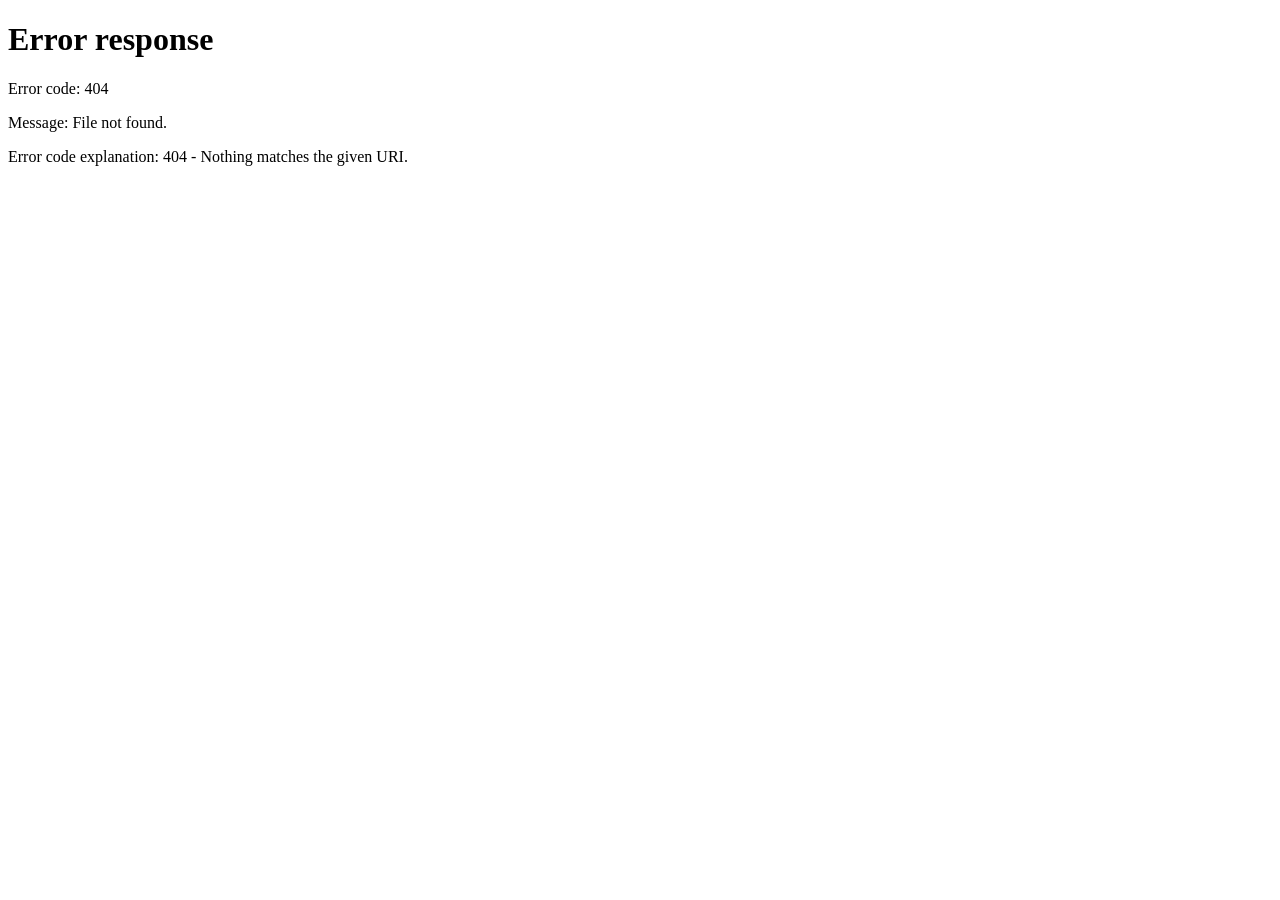
==== index.html @ 9804d5db "Add files via upload" ====
<!doctype html>
<html lang="en">
  <head>
    <meta charset="utf-8">
    <meta name="viewport" content="width=device-width, initial-scale=1">
    <meta http-equiv="refresh" content="0; url=./app/index.html">
    <title>Messy Mashup Genre Studio</title>
    <link rel="canonical" href="./app/index.html">
  </head>
  <body>
    <p>
      Opening Messy Mashup Genre Studio...
      <a href="./app/index.html">Continue</a>
    </p>
  </body>
</html>
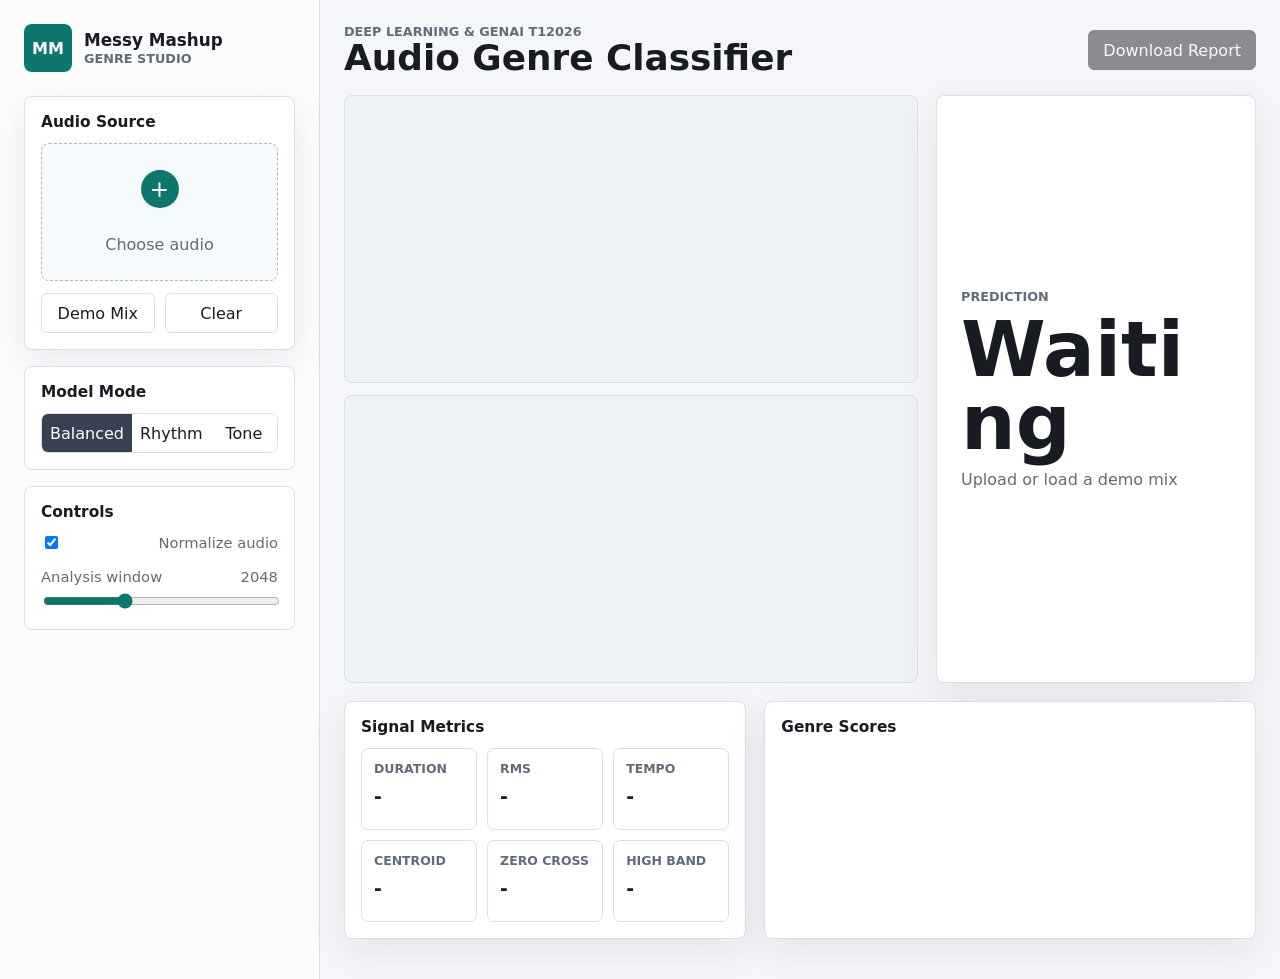
==== commit 846d8d6c: "Add files via upload" ====
--- a/index.html
+++ b/index.html
@@ -3,14 +3,98 @@
   <head>
     <meta charset="utf-8">
     <meta name="viewport" content="width=device-width, initial-scale=1">
-    <meta http-equiv="refresh" content="0; url=./app/index.html">
     <title>Messy Mashup Genre Studio</title>
-    <link rel="canonical" href="./app/index.html">
+    <link rel="stylesheet" href="./styles.css">
   </head>
   <body>
-    <p>
-      Opening Messy Mashup Genre Studio...
-      <a href="./app/index.html">Continue</a>
-    </p>
+    <main class="app-shell">
+      <aside class="sidebar" aria-label="Project navigation">
+        <div class="brand">
+          <span class="brand-mark" aria-hidden="true">MM</span>
+          <div>
+            <h1>Messy Mashup</h1>
+            <p>Genre Studio</p>
+          </div>
+        </div>
+
+        <section class="panel">
+          <h2>Audio Source</h2>
+          <label class="drop-zone" for="audio-file">
+            <input id="audio-file" type="file" accept="audio/*">
+            <span class="drop-icon" aria-hidden="true">+</span>
+            <span id="file-label">Choose audio</span>
+          </label>
+          <div class="source-actions">
+            <button id="demo-button" type="button">Demo Mix</button>
+            <button id="clear-button" type="button">Clear</button>
+          </div>
+        </section>
+
+        <section class="panel compact">
+          <h2>Model Mode</h2>
+          <div class="segmented" role="group" aria-label="Prediction mode">
+            <button class="active" type="button" data-mode="balanced">Balanced</button>
+            <button type="button" data-mode="rhythm">Rhythm</button>
+            <button type="button" data-mode="tone">Tone</button>
+          </div>
+        </section>
+
+        <section class="panel compact">
+          <h2>Controls</h2>
+          <label class="toggle-row">
+            <input id="normalize-toggle" type="checkbox" checked>
+            <span>Normalize audio</span>
+          </label>
+          <label class="range-row" for="window-size">
+            <span>Analysis window</span>
+            <output id="window-output">2048</output>
+          </label>
+          <input id="window-size" type="range" min="1024" max="4096" value="2048" step="1024">
+        </section>
+      </aside>
+
+      <section class="workspace" aria-live="polite">
+        <header class="topbar">
+          <div>
+            <p class="eyebrow">Deep Learning & GenAI T12026</p>
+            <h2>Audio Genre Classifier</h2>
+          </div>
+          <button id="download-button" type="button" disabled>Download Report</button>
+        </header>
+
+        <section class="stage">
+          <div class="visualizer">
+            <canvas id="waveform" aria-label="Waveform visualization"></canvas>
+            <canvas id="spectrum" aria-label="Spectrum visualization"></canvas>
+          </div>
+          <div class="prediction">
+            <p class="label">Prediction</p>
+            <strong id="top-genre">Waiting</strong>
+            <span id="confidence">Upload or load a demo mix</span>
+          </div>
+        </section>
+
+        <section class="content-grid">
+          <article class="panel metrics-panel">
+            <h2>Signal Metrics</h2>
+            <div id="metrics" class="metrics-grid">
+              <div><span>Duration</span><strong>-</strong></div>
+              <div><span>RMS</span><strong>-</strong></div>
+              <div><span>Tempo</span><strong>-</strong></div>
+              <div><span>Centroid</span><strong>-</strong></div>
+              <div><span>Zero Cross</span><strong>-</strong></div>
+              <div><span>High Band</span><strong>-</strong></div>
+            </div>
+          </article>
+
+          <article class="panel scores-panel">
+            <h2>Genre Scores</h2>
+            <div id="scores" class="score-list"></div>
+          </article>
+        </section>
+      </section>
+    </main>
+
+    <script src="./src/app.js"></script>
   </body>
 </html>
--- a/styles.css
+++ b/styles.css
@@ -0,0 +1,386 @@
+:root {
+  color-scheme: light;
+  --ink: #181b22;
+  --muted: #626b7a;
+  --line: #d9dee8;
+  --panel: #ffffff;
+  --canvas: #eef2f7;
+  --accent: #0f766e;
+  --accent-2: #c2410c;
+  --accent-3: #374151;
+  --good: #15803d;
+  --shadow: 0 12px 38px rgba(24, 27, 34, 0.08);
+}
+
+* {
+  box-sizing: border-box;
+}
+
+body {
+  margin: 0;
+  min-height: 100vh;
+  background: #f4f6f9;
+  color: var(--ink);
+  font-family: Inter, ui-sans-serif, system-ui, -apple-system, BlinkMacSystemFont, "Segoe UI", sans-serif;
+}
+
+button,
+input {
+  font: inherit;
+}
+
+button {
+  border: 1px solid var(--line);
+  border-radius: 6px;
+  background: #fff;
+  color: var(--ink);
+  cursor: pointer;
+  min-height: 40px;
+  padding: 0 14px;
+}
+
+button:hover:not(:disabled),
+button:focus-visible {
+  border-color: var(--accent);
+  outline: 2px solid rgba(15, 118, 110, 0.14);
+  outline-offset: 1px;
+}
+
+button:disabled {
+  cursor: not-allowed;
+  opacity: 0.48;
+}
+
+.app-shell {
+  display: grid;
+  grid-template-columns: minmax(268px, 320px) 1fr;
+  min-height: 100vh;
+}
+
+.sidebar {
+  border-right: 1px solid var(--line);
+  background: #fbfcfe;
+  padding: 24px;
+}
+
+.brand {
+  display: flex;
+  align-items: center;
+  gap: 12px;
+  margin-bottom: 24px;
+}
+
+.brand-mark {
+  display: inline-grid;
+  place-items: center;
+  width: 48px;
+  height: 48px;
+  border-radius: 8px;
+  background: var(--accent);
+  color: #fff;
+  font-weight: 800;
+  letter-spacing: 0;
+}
+
+.brand h1,
+.brand p,
+.topbar h2,
+.topbar p,
+.panel h2,
+.prediction p {
+  margin: 0;
+}
+
+.brand h1 {
+  font-size: 1.05rem;
+  line-height: 1.2;
+}
+
+.brand p,
+.eyebrow,
+.prediction .label {
+  color: var(--muted);
+  font-size: 0.8rem;
+  text-transform: uppercase;
+  letter-spacing: 0;
+  font-weight: 700;
+}
+
+.panel {
+  background: var(--panel);
+  border: 1px solid var(--line);
+  border-radius: 8px;
+  box-shadow: var(--shadow);
+  padding: 16px;
+  margin-bottom: 16px;
+}
+
+.panel.compact {
+  box-shadow: none;
+}
+
+.panel h2 {
+  font-size: 0.96rem;
+  margin-bottom: 12px;
+}
+
+.drop-zone {
+  display: grid;
+  place-items: center;
+  gap: 8px;
+  min-height: 138px;
+  border: 1px dashed #aeb7c7;
+  border-radius: 8px;
+  background: #f7fafc;
+  color: var(--muted);
+  cursor: pointer;
+  text-align: center;
+  padding: 16px;
+}
+
+.drop-zone input {
+  position: absolute;
+  inline-size: 1px;
+  block-size: 1px;
+  opacity: 0;
+  pointer-events: none;
+}
+
+.drop-icon {
+  display: grid;
+  place-items: center;
+  width: 38px;
+  height: 38px;
+  border-radius: 999px;
+  background: var(--accent);
+  color: #fff;
+  font-size: 1.45rem;
+  line-height: 1;
+}
+
+.source-actions {
+  display: grid;
+  grid-template-columns: 1fr 1fr;
+  gap: 10px;
+  margin-top: 12px;
+}
+
+.segmented {
+  display: grid;
+  grid-template-columns: repeat(3, 1fr);
+  border: 1px solid var(--line);
+  border-radius: 7px;
+  overflow: hidden;
+}
+
+.segmented button {
+  border: 0;
+  border-radius: 0;
+  min-height: 38px;
+  padding: 0 8px;
+}
+
+.segmented button.active {
+  background: var(--accent-3);
+  color: #fff;
+}
+
+.toggle-row,
+.range-row {
+  display: flex;
+  align-items: center;
+  justify-content: space-between;
+  gap: 12px;
+  color: var(--muted);
+  font-size: 0.92rem;
+}
+
+.range-row {
+  margin-top: 16px;
+}
+
+input[type="range"] {
+  width: 100%;
+  accent-color: var(--accent);
+  margin-top: 8px;
+}
+
+.workspace {
+  display: grid;
+  grid-template-rows: auto auto 1fr;
+  gap: 18px;
+  padding: 24px;
+  min-width: 0;
+}
+
+.topbar {
+  display: flex;
+  align-items: center;
+  justify-content: space-between;
+  gap: 20px;
+}
+
+.topbar h2 {
+  font-size: clamp(1.6rem, 2.8vw, 2.6rem);
+  line-height: 1.05;
+}
+
+.topbar button {
+  background: var(--ink);
+  color: #fff;
+  border-color: var(--ink);
+}
+
+.stage {
+  display: grid;
+  grid-template-columns: minmax(0, 1fr) minmax(220px, 320px);
+  gap: 18px;
+}
+
+.visualizer {
+  display: grid;
+  gap: 12px;
+  min-height: 360px;
+}
+
+canvas {
+  width: 100%;
+  min-height: 174px;
+  background: var(--canvas);
+  border: 1px solid var(--line);
+  border-radius: 8px;
+}
+
+.prediction {
+  display: grid;
+  align-content: center;
+  gap: 10px;
+  min-height: 360px;
+  border-radius: 8px;
+  border: 1px solid var(--line);
+  background: #fff;
+  padding: 24px;
+  box-shadow: var(--shadow);
+}
+
+.prediction strong {
+  font-size: clamp(2.4rem, 6vw, 4.8rem);
+  line-height: 0.95;
+  word-break: break-word;
+}
+
+.prediction span {
+  color: var(--muted);
+}
+
+.content-grid {
+  display: grid;
+  grid-template-columns: minmax(0, 0.9fr) minmax(0, 1.1fr);
+  gap: 18px;
+}
+
+.metrics-grid {
+  display: grid;
+  grid-template-columns: repeat(3, minmax(0, 1fr));
+  gap: 10px;
+}
+
+.metrics-grid div {
+  border: 1px solid var(--line);
+  border-radius: 7px;
+  padding: 12px;
+  min-height: 82px;
+}
+
+.metrics-grid span,
+.score-name {
+  display: block;
+  color: var(--muted);
+  font-size: 0.78rem;
+  text-transform: uppercase;
+  letter-spacing: 0;
+  font-weight: 700;
+}
+
+.metrics-grid strong {
+  display: block;
+  margin-top: 9px;
+  font-size: 1.18rem;
+}
+
+.score-list {
+  display: grid;
+  gap: 10px;
+}
+
+.score-row {
+  display: grid;
+  grid-template-columns: 92px 1fr 54px;
+  align-items: center;
+  gap: 12px;
+}
+
+.score-track {
+  height: 10px;
+  border-radius: 999px;
+  background: #e9edf5;
+  overflow: hidden;
+}
+
+.score-fill {
+  height: 100%;
+  width: 0;
+  background: linear-gradient(90deg, var(--accent), var(--accent-2));
+  transition: width 220ms ease;
+}
+
+.score-value {
+  color: var(--muted);
+  font-variant-numeric: tabular-nums;
+  text-align: right;
+}
+
+@media (max-width: 980px) {
+  .app-shell {
+    grid-template-columns: 1fr;
+  }
+
+  .sidebar {
+    border-right: 0;
+    border-bottom: 1px solid var(--line);
+  }
+
+  .stage,
+  .content-grid {
+    grid-template-columns: 1fr;
+  }
+
+  .prediction,
+  .visualizer {
+    min-height: 260px;
+  }
+}
+
+@media (max-width: 620px) {
+  .sidebar,
+  .workspace {
+    padding: 16px;
+  }
+
+  .topbar {
+    align-items: flex-start;
+    flex-direction: column;
+  }
+
+  .topbar button {
+    width: 100%;
+  }
+
+  .metrics-grid {
+    grid-template-columns: 1fr 1fr;
+  }
+
+  .score-row {
+    grid-template-columns: 76px 1fr 46px;
+  }
+}
